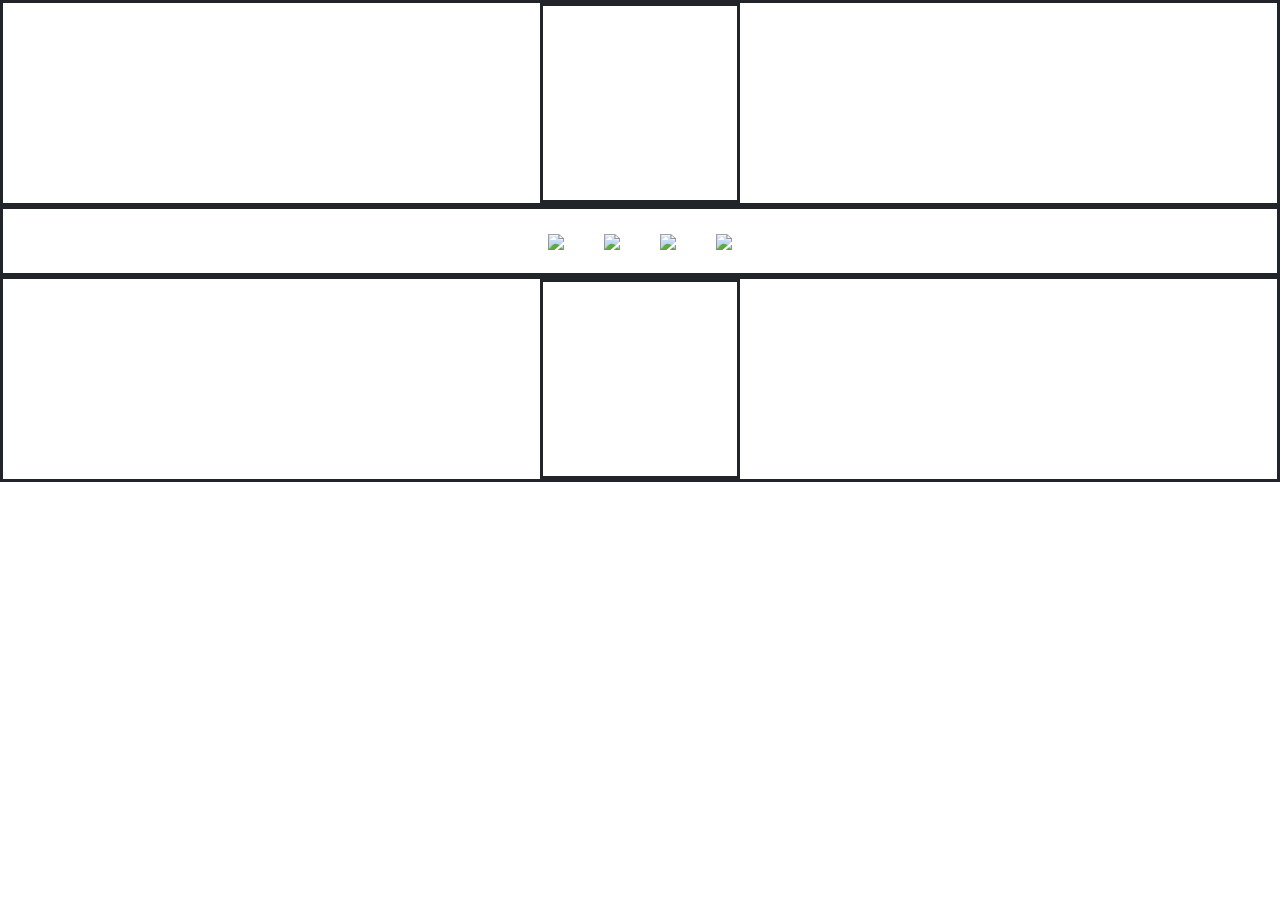
==== index.html @ ddaa83be "Initialize" ====
<!DOCTYPE html>
<html lang="en">
  <head>
    <meta charset="UTF-8" />
    <meta name="viewport" content="width=device-width, initial-scale=1.0" />
    <title>Main Page</title>
    <link rel="stylesheet" type="text/css" href="index.css" />
    <link
      rel="stylesheet"
      href="https://stackpath.bootstrapcdn.com/bootstrap/4.3.1/css/bootstrap.min.css"
      integrity="sha384-ggOyR0iXCbMQv3Xipma34MD+dH/1fQ784/j6cY/iJTQUOhcWr7x9JvoRxT2MZw1T"
      crossorigin="anonymous"
    />
    <script src="https://ajax.googleapis.com/ajax/libs/jquery/3.5.1/jquery.min.js"></script>
  </head>
  <body>
    <div class="solid flex-container">
      <div class="solid" style="width: 200px; height: 200px;"></div>
    </div>

    <div class="solid flex-container" id="clan"></div>

    <div class="solid flex-container">
      <div class="solid" style="width: 200px; height: 200px;"></div>
    </div>

    <script src="./clans.js"></script>
    <script>
      Object.keys(clans).map((clan) =>
        $("#clan").append(
          `<a class="clan-card" href="./clan.html?clan=${clan}"><img src="http://i.stack.imgur.com/2OrtT.jpg" width="100%" /></a>`
        )
      );
    </script>
  </body>
</html>
---- index.css ----
.solid {
  border-style: solid;
}
.flex-container {
  display: flex;
  justify-content: center;
  flex-wrap: wrap;
}
.clan-card {
  margin: 20px;
}
.officer-card {
  margin: 20px;
}
.country-card {
  width: 200px;
  height: 200px;
  margin: 30px;
}
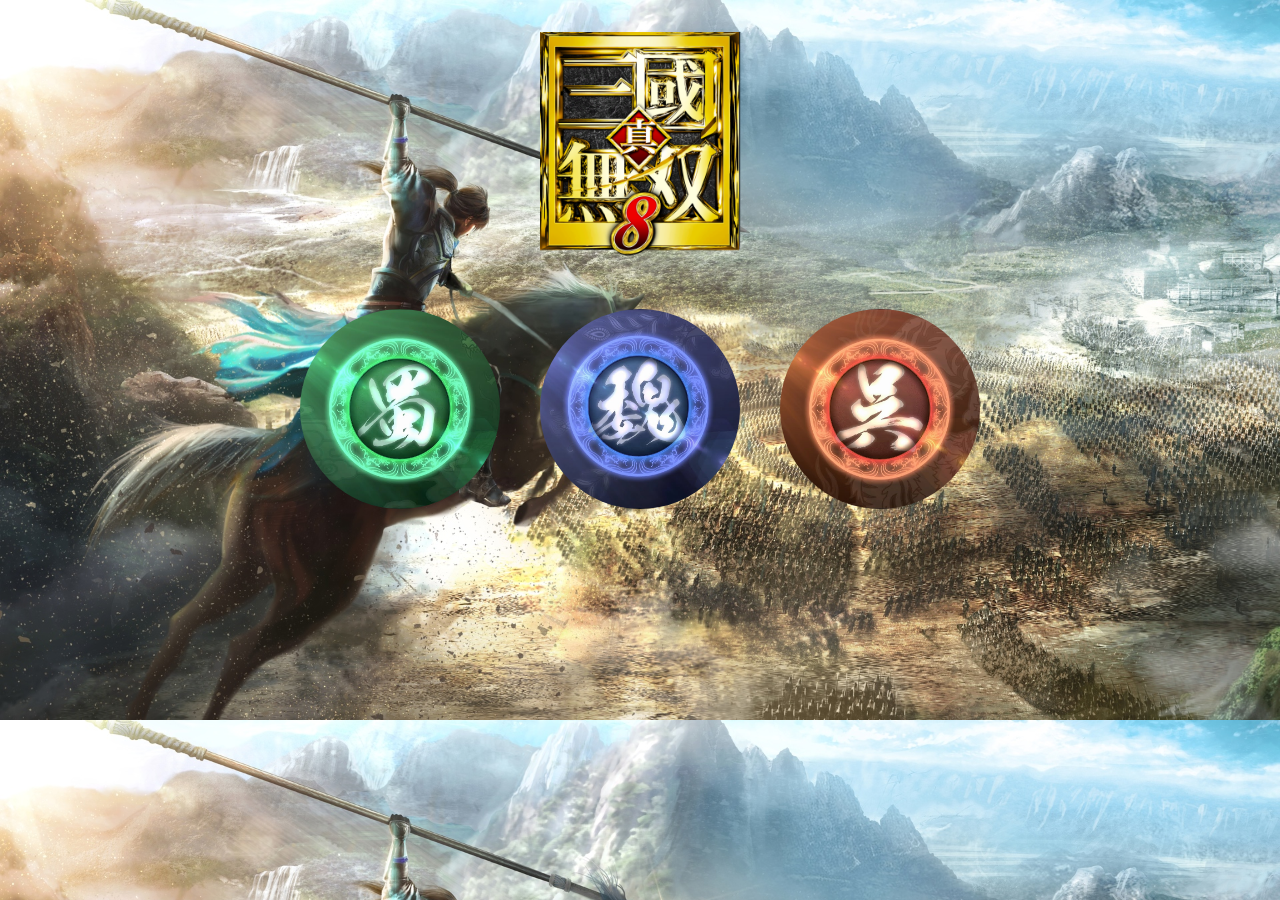
==== commit ee8c362d: "Refine index page" ====
--- a/index.html
+++ b/index.html
@@ -13,22 +13,19 @@
     />
     <script src="https://ajax.googleapis.com/ajax/libs/jquery/3.5.1/jquery.min.js"></script>
   </head>
-  <body>
-    <div class="solid flex-container">
-      <div class="solid" style="width: 200px; height: 200px;"></div>
+  <body class="index-background">
+    <div class="flex-container">
+      <img class="logo" src="./img/logo.png" />
     </div>
+    <div class="flex-container" id="clan"></div>
 
-    <div class="solid flex-container" id="clan"></div>
-
-    <div class="solid flex-container">
-      <div class="solid" style="width: 200px; height: 200px;"></div>
-    </div>
-
-    <script src="./clans.js"></script>
+    <script src="./countries.js"></script>
     <script>
-      Object.keys(clans).map((clan) =>
+      Object.keys(countries).map((country) =>
         $("#clan").append(
-          `<a class="clan-card" href="./clan.html?clan=${clan}"><img src="http://i.stack.imgur.com/2OrtT.jpg" width="100%" /></a>`
+          `<a href="./country.html?country=${country}">
+            <img class="clan-card" src="${countries[country].logo}"/>
+          </a>`
         )
       );
     </script>
--- a/index.css
+++ b/index.css
@@ -8,6 +8,11 @@
 }
 .clan-card {
   margin: 20px;
+  object-fit: cover;
+  border-radius: 50%;
+  width: 200px;
+  height: 200px;
+  border: 0px 0px 10px black;
 }
 .officer-card {
   margin: 20px;
@@ -17,3 +22,12 @@
   height: 200px;
   margin: 30px;
 }
+.logo {
+  width: 400px;
+  margin: 2rem;
+}
+.index-background {
+  background-image: url("./img/back.jpg");
+  background-color: #cccccc;
+  background-size: cover;
+}
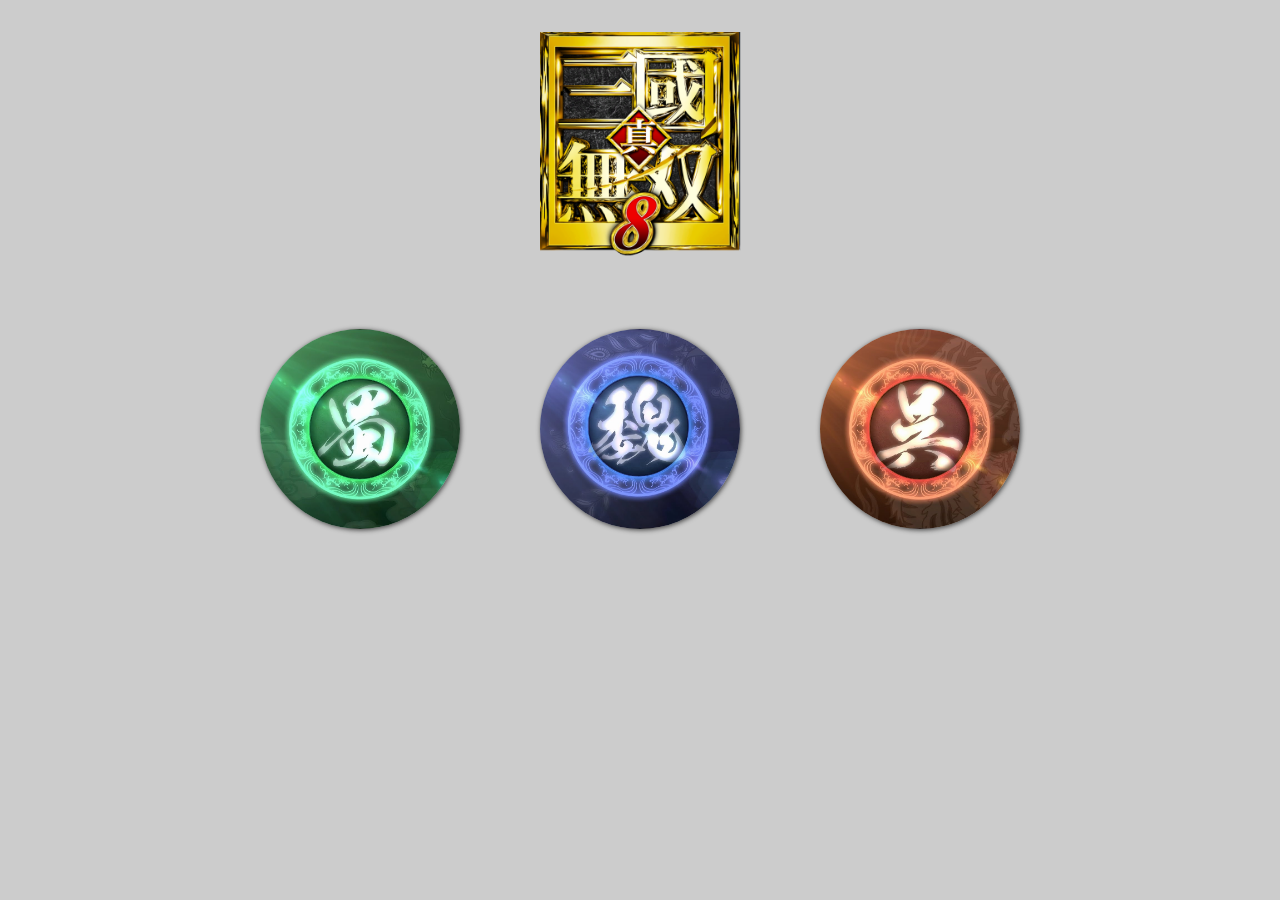
==== commit d62eb0e6: "Data manipulation" ====
--- a/index.html
+++ b/index.html
@@ -4,7 +4,7 @@
     <meta charset="UTF-8" />
     <meta name="viewport" content="width=device-width, initial-scale=1.0" />
     <title>Main Page</title>
-    <link rel="stylesheet" type="text/css" href="index.css" />
+    <link rel="stylesheet" type="text/css" href="./css/index.css" />
     <link
       rel="stylesheet"
       href="https://stackpath.bootstrapcdn.com/bootstrap/4.3.1/css/bootstrap.min.css"
@@ -19,7 +19,7 @@
     </div>
     <div class="flex-container" id="clan"></div>
 
-    <script src="./countries.js"></script>
+    <script src="./js/countries.js"></script>
     <script>
       Object.keys(countries).map((country) =>
         $("#clan").append(
--- a/css/index.css
+++ b/css/index.css
@@ -0,0 +1,59 @@
+.solid {
+  border-style: solid;
+}
+.flex-container {
+  display: flex;
+  justify-content: center;
+  flex-wrap: wrap;
+}
+.clan-card {
+  margin: 40px;
+  object-fit: cover;
+  border-radius: 50%;
+  width: 200px;
+  height: 200px;
+  border: 0px 0px 10px black;
+  box-shadow: 1px 1px 5px rgba(0, 0, 0, 0.7);
+}
+.officer-card {
+  margin: 20px;
+}
+.officer-card-img {
+  width: 200px;
+  box-shadow: 1px 1px 5px rgba(0, 0, 0, 0.7);
+}
+.country-card {
+  width: 200px;
+  height: 200px;
+  margin: 30px;
+}
+.logo {
+  width: 400px;
+  margin: 2rem;
+}
+.index-background {
+  background-image: url("./img/back.jpg");
+  background-color: #cccccc;
+  background-size: cover;
+}
+.character-bg {
+  background-image: url("./img/character-bg.jpg");
+  background-color: #cccccc;
+  background-size: cover;
+}
+.character-name {
+  font-size: 200%;
+  line-height: 1.1;
+  font-weight: bold;
+  color: #fff;
+  text-shadow: 2px 2px 5px black;
+  text-align: center;
+}
+.character-introduce {
+  font-size: 120%;
+  line-height: 1.5;
+  color: #fff;
+  font-weight: 600;
+  text-shadow: 1px 1px 5px black;
+  margin-top: 30px;
+}
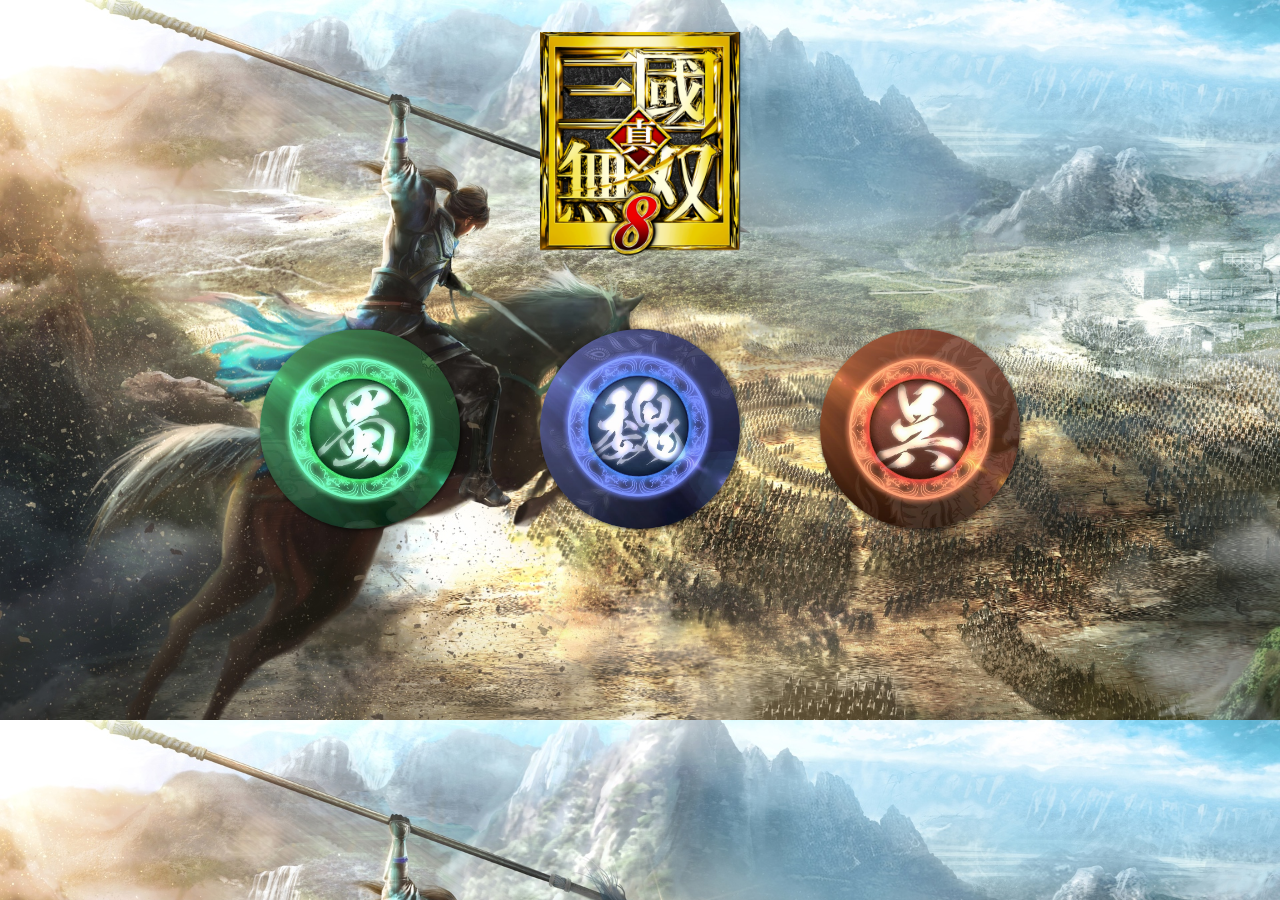
==== commit 4cf0f589: "Refine character screen" ====
--- a/index.html
+++ b/index.html
@@ -3,7 +3,7 @@
   <head>
     <meta charset="UTF-8" />
     <meta name="viewport" content="width=device-width, initial-scale=1.0" />
-    <title>Main Page</title>
+    <title>真・三國無双8</title>
     <link rel="stylesheet" type="text/css" href="./css/index.css" />
     <link
       rel="stylesheet"
--- a/css/index.css
+++ b/css/index.css
@@ -32,14 +32,18 @@
   margin: 2rem;
 }
 .index-background {
-  background-image: url("./img/back.jpg");
+  background-image: url("../img/back.jpg");
   background-color: #cccccc;
   background-size: cover;
 }
 .character-bg {
-  background-image: url("./img/character-bg.jpg");
+  background-image: url("../img/character-bg.jpg");
   background-color: #cccccc;
   background-size: cover;
+}
+.character-img {
+  width: 60%;
+  object-fit: cover;
 }
 .character-name {
   font-size: 200%;
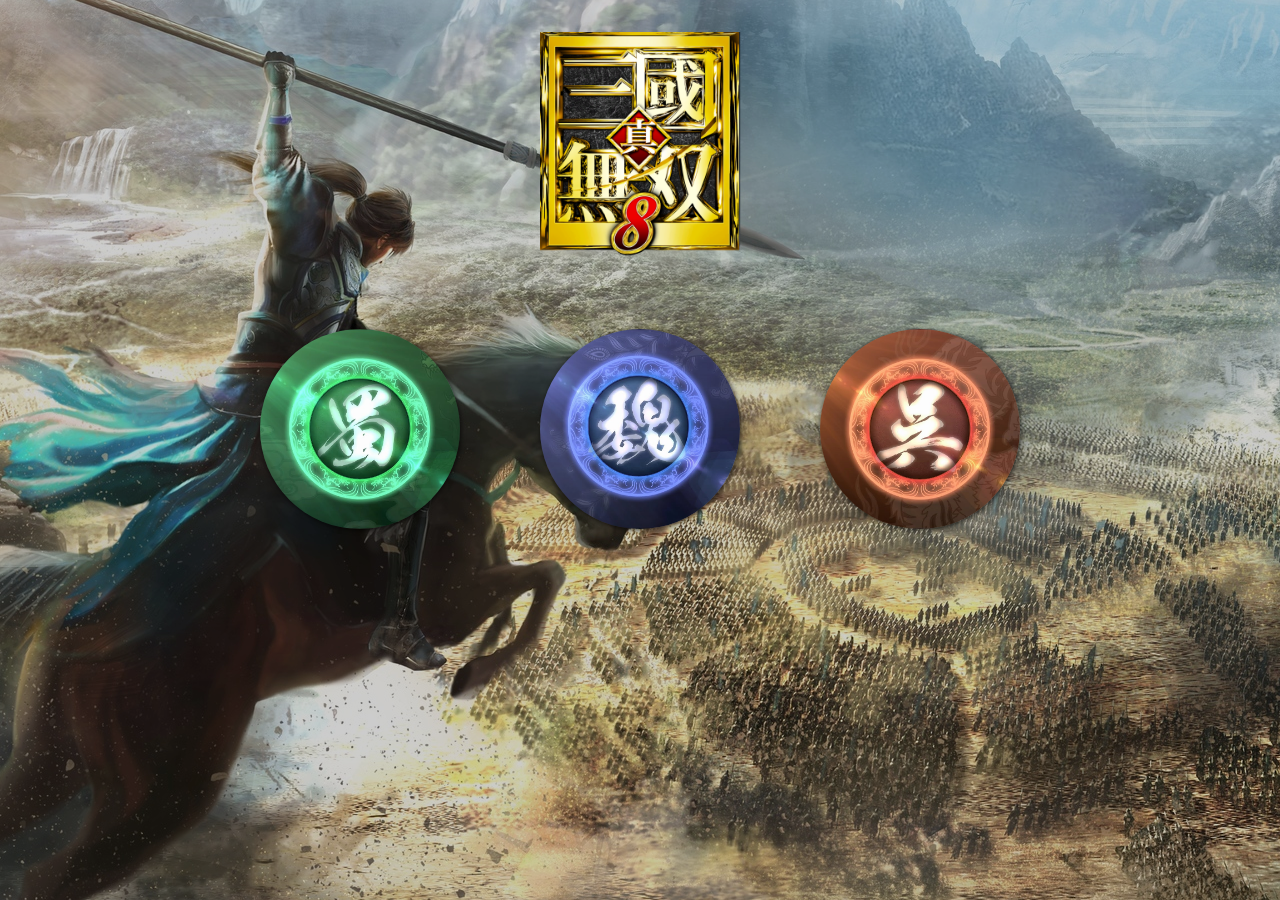
==== commit 4a36dc91: "Refine CSS" ====
--- a/index.html
+++ b/index.html
@@ -4,6 +4,7 @@
     <meta charset="UTF-8" />
     <meta name="viewport" content="width=device-width, initial-scale=1.0" />
     <title>真・三國無双8</title>
+    <link rel="stylesheet" type="text/css" href="./css/common.css" />
     <link rel="stylesheet" type="text/css" href="./css/index.css" />
     <link
       rel="stylesheet"
--- a/css/common.css
+++ b/css/common.css
@@ -0,0 +1,8 @@
+.solid {
+  border-style: solid;
+}
+.flex-container {
+  display: flex;
+  justify-content: center;
+  flex-wrap: wrap;
+}
--- a/css/index.css
+++ b/css/index.css
@@ -1,11 +1,3 @@
-.solid {
-  border-style: solid;
-}
-.flex-container {
-  display: flex;
-  justify-content: center;
-  flex-wrap: wrap;
-}
 .clan-card {
   margin: 40px;
   object-fit: cover;
@@ -15,49 +7,12 @@
   border: 0px 0px 10px black;
   box-shadow: 1px 1px 5px rgba(0, 0, 0, 0.7);
 }
-.officer-card {
-  margin: 20px;
-}
-.officer-card-img {
-  width: 200px;
-  box-shadow: 1px 1px 5px rgba(0, 0, 0, 0.7);
-}
-.country-card {
-  width: 200px;
-  height: 200px;
-  margin: 30px;
-}
 .logo {
   width: 400px;
   margin: 2rem;
 }
 .index-background {
-  background-image: url("../img/back.jpg");
-  background-color: #cccccc;
-  background-size: cover;
+  background: url("../img/back.jpg") no-repeat center center fixed;
+  background-color: rgba(0%, 0%, 0%, 0.2);
+  background-blend-mode: overlay;
 }
-.character-bg {
-  background-image: url("../img/character-bg.jpg");
-  background-color: #cccccc;
-  background-size: cover;
-}
-.character-img {
-  width: 60%;
-  object-fit: cover;
-}
-.character-name {
-  font-size: 200%;
-  line-height: 1.1;
-  font-weight: bold;
-  color: #fff;
-  text-shadow: 2px 2px 5px black;
-  text-align: center;
-}
-.character-introduce {
-  font-size: 120%;
-  line-height: 1.5;
-  color: #fff;
-  font-weight: 600;
-  text-shadow: 1px 1px 5px black;
-  margin-top: 30px;
-}
